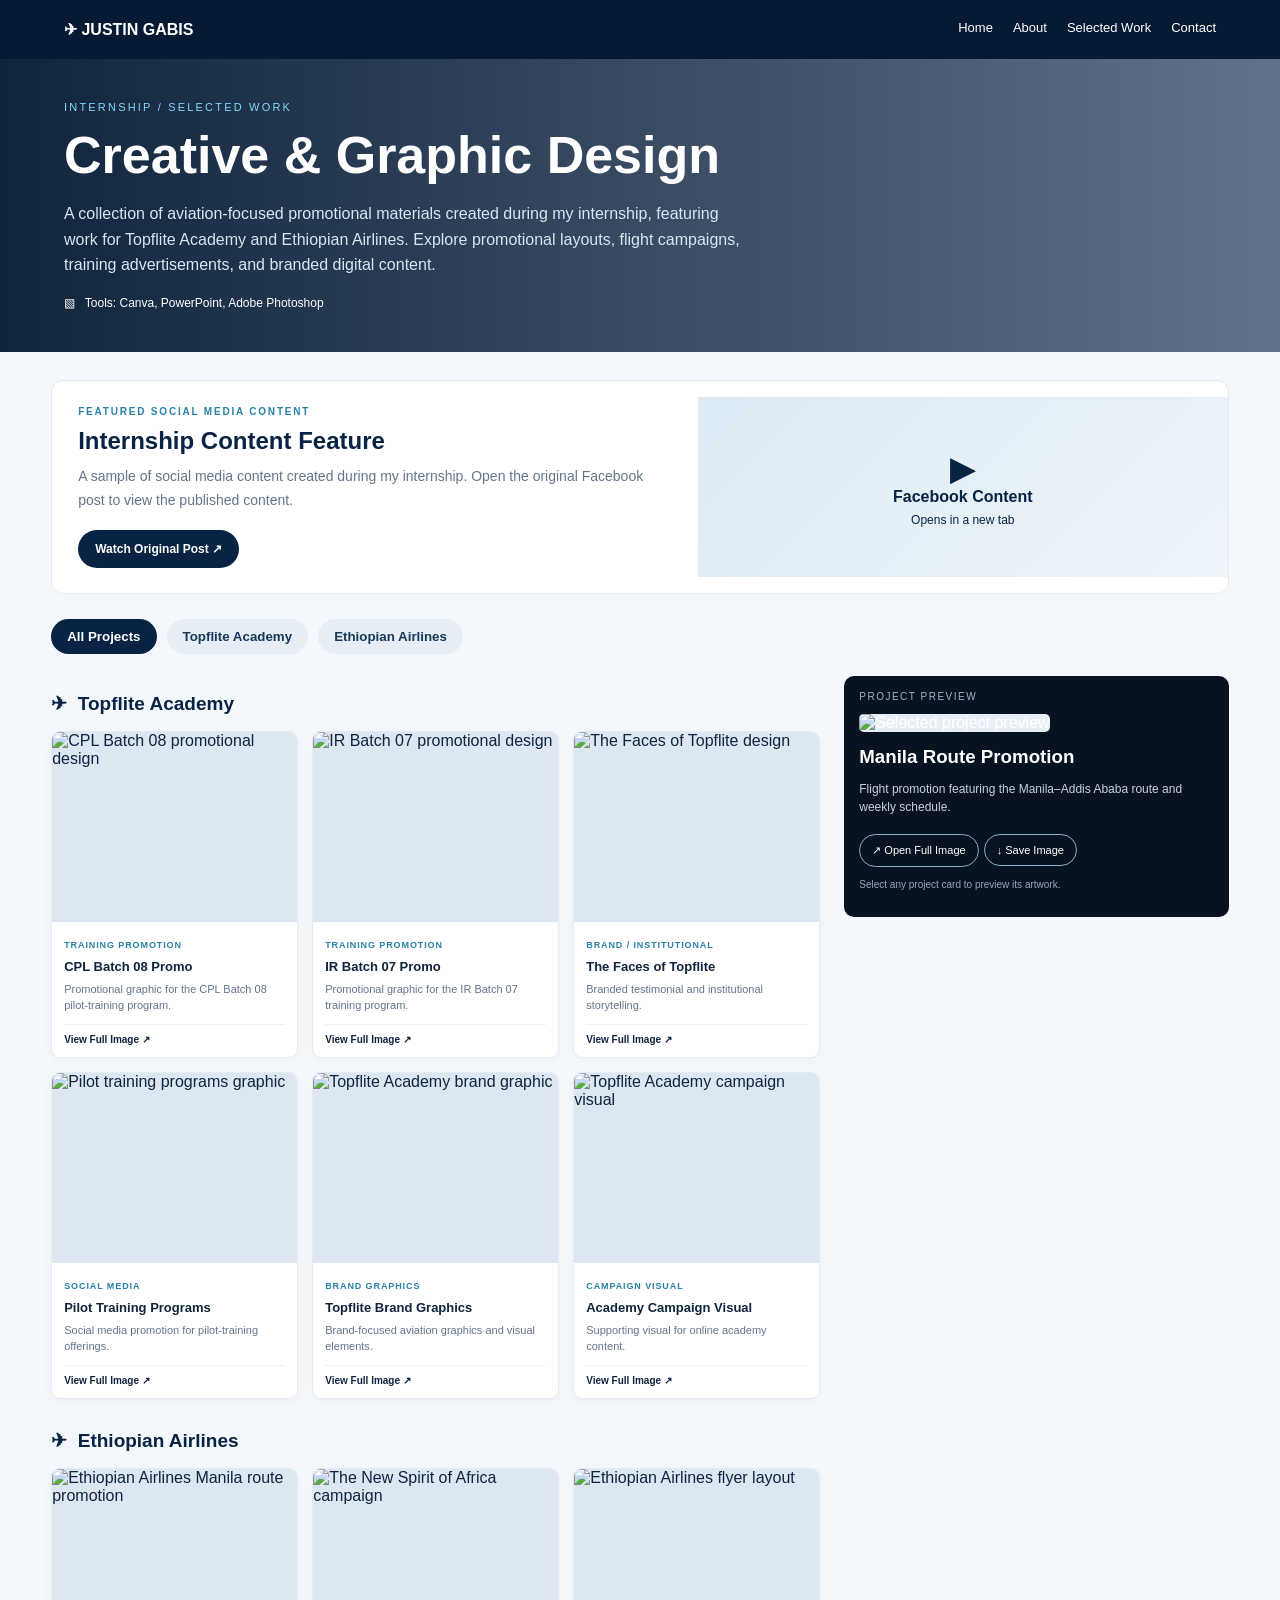
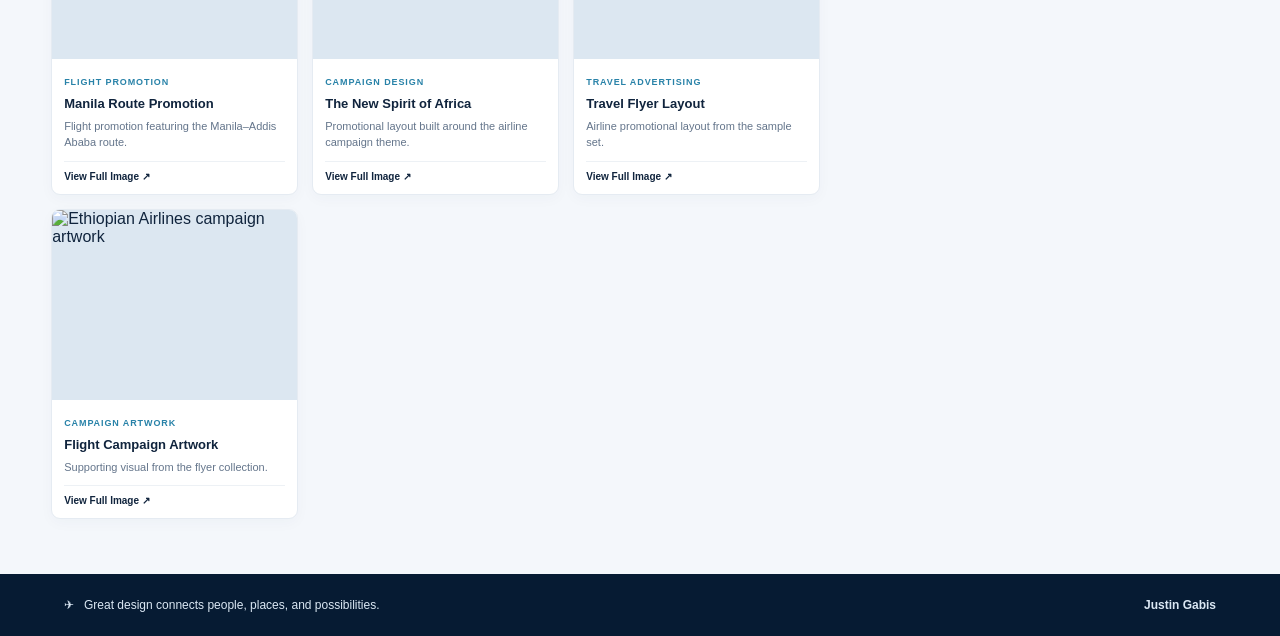
==== creative-gallery.html @ b8a5cf13 "Add files via upload Add creative gallery page" ====
<!doctype html><html lang="en"><head><meta charset="utf-8"><meta name="viewport" content="width=device-width,initial-scale=1"><title>Creative & Graphic Design | Justin Gabis</title><style>
:root{--navy:#082344;--blue:#2f9bc2;--ink:#10243d;--muted:#64758b;--paper:#f4f7fb}*{box-sizing:border-box}body{margin:0;font-family:Arial,sans-serif;background:var(--paper);color:var(--ink)}a{color:inherit;text-decoration:none}.top{background:#061b33;color:white;padding:20px 5%;display:flex;justify-content:space-between}.top nav{display:flex;gap:20px;font-size:13px}.hero{padding:42px 5%;color:white;background:linear-gradient(90deg,#061b33f5,#082344a0),url("https://images.unsplash.com/photo-1436491865332-7a61a109cc05?auto=format&fit=crop&w=1600&q=80") center/cover}.k{font-size:11px;letter-spacing:.2em;color:#83dafa}.hero h1{font-size:clamp(32px,5vw,52px);margin:12px 0}.hero p{max-width:680px;line-height:1.6;color:#d9e5f1}.tools{font-size:12px;margin-top:18px}main{padding:25px 4%;max-width:1500px;margin:auto}.filters{display:flex;gap:10px;margin-bottom:22px;flex-wrap:wrap}.filters button{border:0;border-radius:25px;padding:10px 16px;background:#e6edf5;color:#173858;font-weight:bold;cursor:pointer}.filters button.active{background:var(--navy);color:white}.layout{display:grid;grid-template-columns:1.6fr .8fr;gap:24px}.group{margin-bottom:30px}.group h2{font-size:19px;color:var(--navy)}.cards{display:grid;grid-template-columns:repeat(3,minmax(0,1fr));gap:14px}.card{background:white;border:1px solid #e5ebf2;border-radius:9px;overflow:hidden;box-shadow:0 4px 14px #12365a08;cursor:pointer}.card img{width:100%;height:190px;object-fit:cover;display:block;background:#dce7f1}.info{padding:12px}.tag{font-size:9px;color:#2882a8;font-weight:bold;letter-spacing:.1em;text-transform:uppercase}.info h3{font-size:13px;margin:7px 0}.info p{font-size:11px;line-height:1.5;color:var(--muted);margin:0 0 10px}.view{font-size:10px;font-weight:bold;border-top:1px solid #edf1f5;padding-top:9px}.preview{position:sticky;top:15px;align-self:start;background:#071321;color:white;border-radius:10px;padding:15px}.preview img{width:100%;max-height:530px;object-fit:contain;background:#e7eef5;border-radius:5px}.preview h3{margin:14px 0 5px}.preview p{font-size:12px;line-height:1.5;color:#c5d3df}.preview button,.preview a{display:inline-block;border:1px solid #8baec5;border-radius:20px;padding:9px 12px;background:transparent;color:white;font-size:11px;cursor:pointer;margin:6px 5px 0 0}.footer{background:#061b33;color:#dbe8f4;padding:24px 5%;display:flex;justify-content:space-between;font-size:12px}.lightbox{display:none;position:fixed;inset:0;background:#020b14ed;z-index:20;align-items:center;justify-content:center;padding:25px}.lightbox.open{display:flex}.lightbox img{max-width:90vw;max-height:88vh;object-fit:contain}.lightbox button{position:absolute;top:18px;right:18px;background:#071321;color:white;border:1px solid #fff7;border-radius:20px;padding:10px;cursor:pointer}@media(max-width:950px){.layout{grid-template-columns:1fr}.preview{position:static;max-width:680px;width:100%;margin:auto}.cards{grid-template-columns:repeat(3,minmax(0,1fr))}}@media(max-width:650px){.cards{grid-template-columns:repeat(2,minmax(0,1fr));gap:9px}.card img{height:145px}.top nav{gap:10px}.hero{padding:32px 5%}.info{padding:9px}.info p{font-size:10px}}
</style></head><body><header class="top"><a href="index.html"><b>✈ JUSTIN GABIS</b></a><nav><a href="index.html#home">Home</a><a href="index.html#about">About</a><a href="index.html#work">Selected Work</a><a href="index.html#contact">Contact</a></nav></header><section class="hero"><div class="k">INTERNSHIP / SELECTED WORK</div><h1>Creative &amp; Graphic Design</h1><p>A collection of aviation-focused promotional materials created during my internship, featuring work for Topflite Academy and Ethiopian Airlines. Explore promotional layouts, flight campaigns, training advertisements, and branded digital content.</p><div class="tools">▧ &nbsp; Tools: Canva, PowerPoint, Adobe Photoshop</div></section><section class="featured-social" style="margin:28px auto 0;max-width:1500px;padding:0 4%;">
<div style="display:grid;grid-template-columns:minmax(0,1fr) minmax(260px,.85fr);gap:22px;align-items:center;background:#fff;border:1px solid #e2eaf2;border-radius:12px;overflow:hidden;">
<div style="padding:25px 26px;">
<div style="font-size:10px;letter-spacing:.18em;color:#2882a8;font-weight:bold;">FEATURED SOCIAL MEDIA CONTENT</div>
<h2 style="color:#082344;margin:10px 0;">Internship Content Feature</h2>
<p style="color:#64758b;font-size:14px;line-height:1.7;margin:0 0 18px;">A sample of social media content created during my internship. Open the original Facebook post to view the published content.</p>
<a href="https://www.facebook.com/share/v/1CZPiYW5td/?mibextid=wwXIfr" target="_blank" rel="noopener noreferrer" style="display:inline-block;background:#082344;color:white;border-radius:24px;padding:12px 17px;font-size:12px;font-weight:bold;">Watch Original Post ↗</a>
</div>
<div style="background:linear-gradient(135deg,#dceaf5,#eef4f8);padding:28px;min-height:180px;display:flex;align-items:center;justify-content:center;text-align:center;color:#082344;">
<div><div style="font-size:34px;">▶</div><strong>Facebook Content</strong><div style="font-size:12px;margin-top:7px;">Opens in a new tab</div></div>
</div>
</div></section>
<style>@media(max-width:650px){.featured-social>div{grid-template-columns:1fr!important}.featured-social>div>div:last-child{min-height:120px!important}}</style>
<main><div class="filters"><button class="active" data-filter="all">All Projects</button><button data-filter="topflite">Topflite Academy</button><button data-filter="ethiopian">Ethiopian Airlines</button></div><div class="layout"><div>
<section class="group" data-group="topflite"><h2>✈ &nbsp;Topflite Academy</h2><div class="cards">
<article class="card" data-brand="topflite" data-title="CPL Batch 08 Promo" data-desc="Promotional graphic for the CPL Batch 08 pilot-training program."><img src="assets/IMG_0448.png" alt="CPL Batch 08 promotional design"><div class="info"><span class="tag">Training Promotion</span><h3>CPL Batch 08 Promo</h3><p>Promotional graphic for the CPL Batch 08 pilot-training program.</p><div class="view">View Full Image ↗</div></div></article>
<article class="card" data-brand="topflite" data-title="IR Batch 07 Promo" data-desc="Promotional graphic for the IR Batch 07 training program."><img src="assets/IMG_0440.png" alt="IR Batch 07 promotional design"><div class="info"><span class="tag">Training Promotion</span><h3>IR Batch 07 Promo</h3><p>Promotional graphic for the IR Batch 07 training program.</p><div class="view">View Full Image ↗</div></div></article>
<article class="card" data-brand="topflite" data-title="The Faces of Topflite" data-desc="Branded testimonial and institutional storytelling layout."><img src="assets/IMG_0447.png" alt="The Faces of Topflite design"><div class="info"><span class="tag">Brand / Institutional</span><h3>The Faces of Topflite</h3><p>Branded testimonial and institutional storytelling.</p><div class="view">View Full Image ↗</div></div></article>
<article class="card" data-brand="topflite" data-title="Pilot Training Programs" data-desc="Social media promotion for pilot-training offerings."><img src="assets/IMG_0453.png" alt="Pilot training programs graphic"><div class="info"><span class="tag">Social Media</span><h3>Pilot Training Programs</h3><p>Social media promotion for pilot-training offerings.</p><div class="view">View Full Image ↗</div></div></article>
<article class="card" data-brand="topflite" data-title="Topflite Brand Graphics" data-desc="Brand-focused aviation graphics and visual elements."><img src="assets/IMG_0450.png" alt="Topflite Academy brand graphic"><div class="info"><span class="tag">Brand Graphics</span><h3>Topflite Brand Graphics</h3><p>Brand-focused aviation graphics and visual elements.</p><div class="view">View Full Image ↗</div></div></article>
<article class="card" data-brand="topflite" data-title="Academy Campaign Visual" data-desc="Supporting visual created for Topflite Academy online content."><img src="assets/IMG_0449.png" alt="Topflite Academy campaign visual"><div class="info"><span class="tag">Campaign Visual</span><h3>Academy Campaign Visual</h3><p>Supporting visual for online academy content.</p><div class="view">View Full Image ↗</div></div></article>
</div></section>
<section class="group" data-group="ethiopian"><h2>✈ &nbsp;Ethiopian Airlines</h2><div class="cards">
<article class="card" data-brand="ethiopian" data-title="Manila Route Promotion" data-desc="Flight promotion featuring the Manila–Addis Ababa route and weekly schedule."><img src="assets/IMG_0439.png" alt="Ethiopian Airlines Manila route promotion"><div class="info"><span class="tag">Flight Promotion</span><h3>Manila Route Promotion</h3><p>Flight promotion featuring the Manila–Addis Ababa route.</p><div class="view">View Full Image ↗</div></div></article>
<article class="card" data-brand="ethiopian" data-title="The New Spirit of Africa" data-desc="Campaign layout promoting Ethiopian Airlines and its flight connection from Manila."><img src="assets/IMG_0451.png" alt="The New Spirit of Africa campaign"><div class="info"><span class="tag">Campaign Design</span><h3>The New Spirit of Africa</h3><p>Promotional layout built around the airline campaign theme.</p><div class="view">View Full Image ↗</div></div></article>
<article class="card" data-brand="ethiopian" data-title="Travel Flyer Layout" data-desc="Additional airline flyer artwork from the internship sample set."><img src="assets/IMG_0446.png" alt="Ethiopian Airlines flyer layout"><div class="info"><span class="tag">Travel Advertising</span><h3>Travel Flyer Layout</h3><p>Airline promotional layout from the sample set.</p><div class="view">View Full Image ↗</div></div></article>
<article class="card" data-brand="ethiopian" data-title="Flight Campaign Artwork" data-desc="Supporting airline campaign artwork from the internship samples."><img src="assets/IMG_0454.png" alt="Ethiopian Airlines campaign artwork"><div class="info"><span class="tag">Campaign Artwork</span><h3>Flight Campaign Artwork</h3><p>Supporting visual from the flyer collection.</p><div class="view">View Full Image ↗</div></div></article>
</div></section></div><aside class="preview"><div style="font-size:10px;letter-spacing:.15em;color:#9fb4c7;margin-bottom:12px">PROJECT PREVIEW</div><img id="pimg" src="assets/IMG_0439.png" alt="Selected project preview"><h3 id="ptitle">Manila Route Promotion</h3><p id="pdesc">Flight promotion featuring the Manila–Addis Ababa route and weekly schedule.</p><button id="open">↗ Open Full Image</button><a id="save" href="assets/IMG_0439.png" download>↓ Save Image</a><p style="font-size:10px;color:#92a8bb">Select any project card to preview its artwork.</p></aside></div></main><footer class="footer"><span>✈ &nbsp; Great design connects people, places, and possibilities.</span><b>Justin Gabis</b></footer><div class="lightbox" id="lb"><button id="close">✕ Close</button><img id="lbimg" src="" alt="Full-size artwork"></div>
<script>
const cards=[...document.querySelectorAll('.card')],groups=[...document.querySelectorAll('.group')],buttons=[...document.querySelectorAll('[data-filter]')];let selected=cards[0];function pick(c){selected=c;document.getElementById('pimg').src=c.querySelector('img').src;document.getElementById('ptitle').textContent=c.dataset.title;document.getElementById('pdesc').textContent=c.dataset.desc;let a=document.getElementById('save');a.href=c.querySelector('img').getAttribute('src');a.download=a.href.split('/').pop()}cards.forEach(c=>c.addEventListener('click',()=>pick(c)));buttons.forEach(b=>b.addEventListener('click',()=>{buttons.forEach(x=>x.classList.toggle('active',x===b));let f=b.dataset.filter;cards.forEach(c=>c.style.display=f==='all'||c.dataset.brand===f?'':'none');groups.forEach(g=>g.style.display=f==='all'||g.dataset.group===f?'':'none');pick(cards.find(c=>c.style.display!=='none'))}));const lb=document.getElementById('lb');document.getElementById('open').onclick=()=>{document.getElementById('lbimg').src=selected.querySelector('img').src;lb.classList.add('open')};document.getElementById('close').onclick=()=>lb.classList.remove('open');lb.onclick=e=>{if(e.target===lb)lb.classList.remove('open')};document.addEventListener('keydown',e=>{if(e.key==='Escape')lb.classList.remove('open')});
</script></body></html>
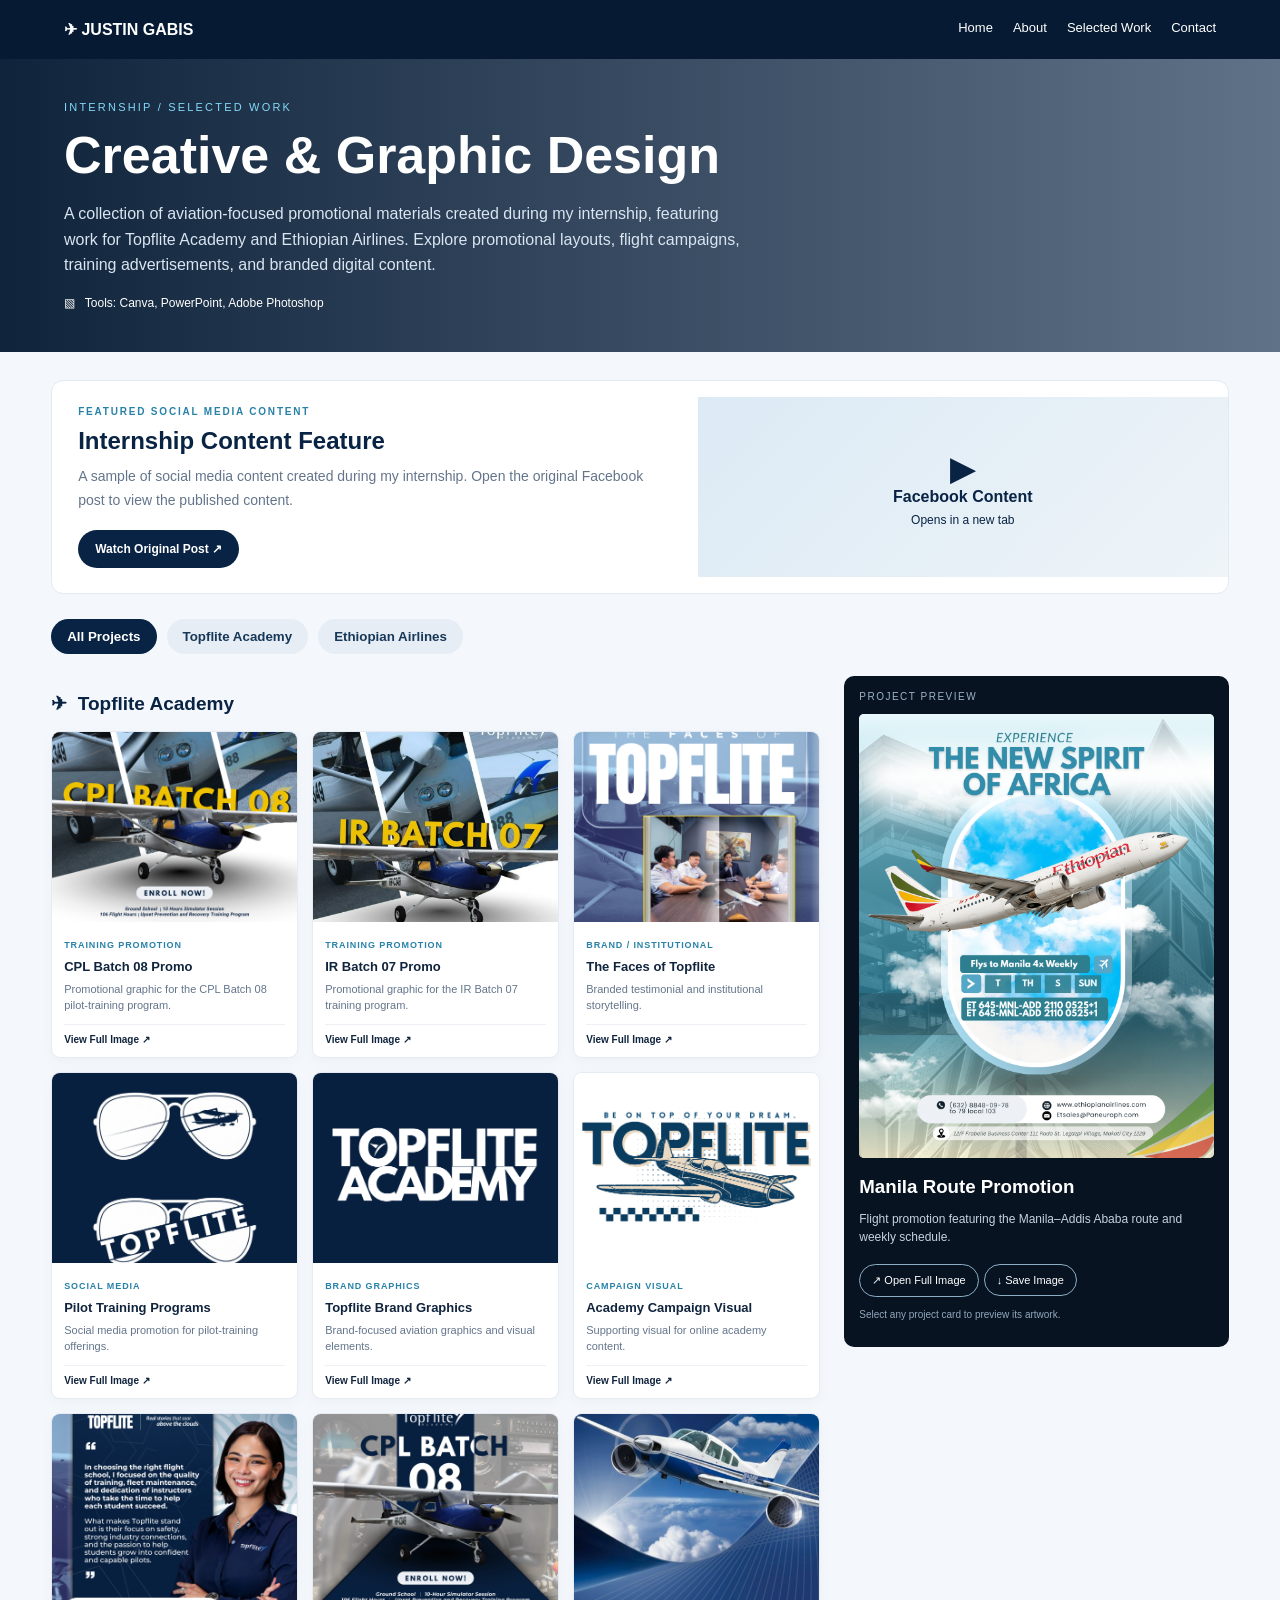
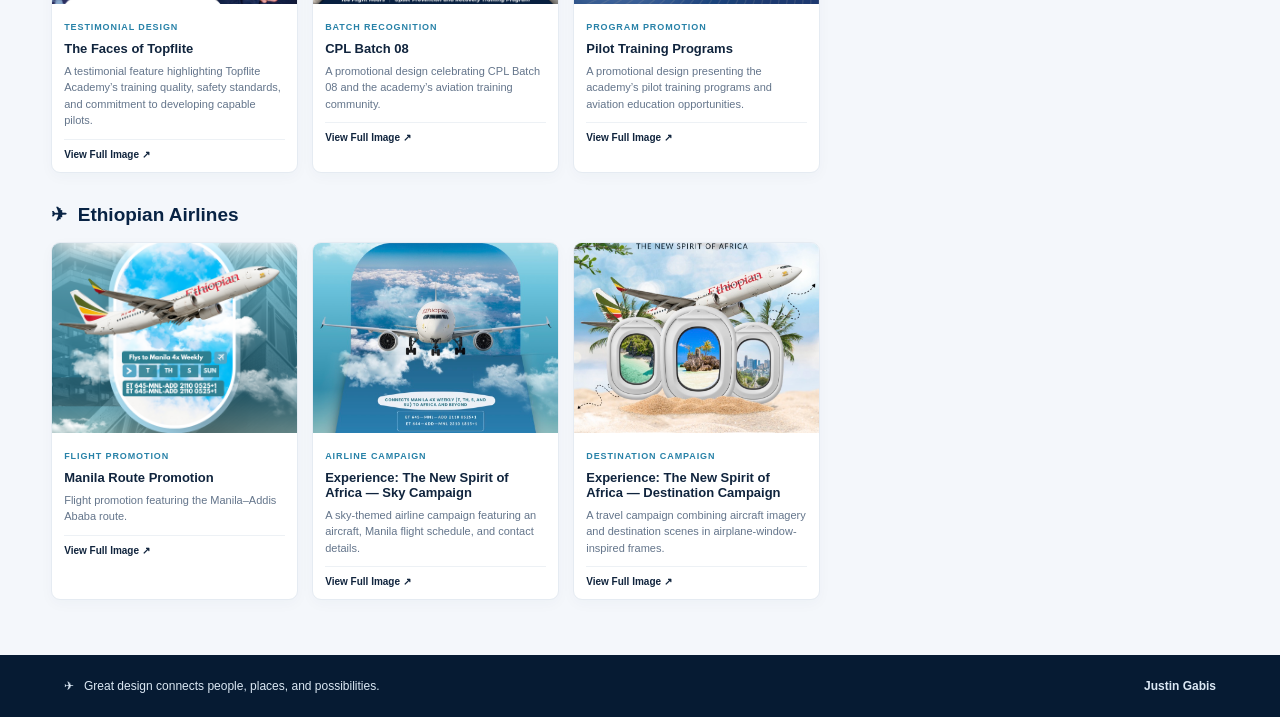
==== commit d1ba294d: "Update creative-gallery.html" ====
--- a/creative-gallery.html
+++ b/creative-gallery.html
@@ -21,13 +21,60 @@
 <article class="card" data-brand="topflite" data-title="Pilot Training Programs" data-desc="Social media promotion for pilot-training offerings."><img src="assets/IMG_0453.png" alt="Pilot training programs graphic"><div class="info"><span class="tag">Social Media</span><h3>Pilot Training Programs</h3><p>Social media promotion for pilot-training offerings.</p><div class="view">View Full Image ↗</div></div></article>
 <article class="card" data-brand="topflite" data-title="Topflite Brand Graphics" data-desc="Brand-focused aviation graphics and visual elements."><img src="assets/IMG_0450.png" alt="Topflite Academy brand graphic"><div class="info"><span class="tag">Brand Graphics</span><h3>Topflite Brand Graphics</h3><p>Brand-focused aviation graphics and visual elements.</p><div class="view">View Full Image ↗</div></div></article>
 <article class="card" data-brand="topflite" data-title="Academy Campaign Visual" data-desc="Supporting visual created for Topflite Academy online content."><img src="assets/IMG_0449.png" alt="Topflite Academy campaign visual"><div class="info"><span class="tag">Campaign Visual</span><h3>Academy Campaign Visual</h3><p>Supporting visual for online academy content.</p><div class="view">View Full Image ↗</div></div></article>
+
+<article class="card" data-brand="topflite" data-title="The Faces of Topflite — Capt. Jan Pauline Palomique" data-desc="A testimonial feature highlighting Capt. Jan Pauline Palomique, Chief Marketing Officer, sharing her perspective on Topflite Academy’s training quality, safety standards, industry connections, and commitment to developing confident and capable pilots.">
+  <img src="assets/IMG_0451.png" alt="The Faces of Topflite testimonial featuring Capt. Jan Pauline Palomique">
+  <div class="info">
+    <span class="tag">Testimonial Design</span>
+    <h3>The Faces of Topflite</h3>
+    <p>A testimonial feature highlighting Topflite Academy’s training quality, safety standards, and commitment to developing capable pilots.</p>
+    <div class="view">View Full Image ↗</div>
+  </div>
+</article>
+
+<article class="card" data-brand="topflite" data-title="CPL Batch 08" data-desc="A promotional design celebrating CPL Batch 08 and highlighting the academy’s aviation training community and aspiring professional pilots.">
+  <img src="assets/IMG_0446.png" alt="Topflite Academy CPL Batch 08 design">
+  <div class="info">
+    <span class="tag">Batch Recognition</span>
+    <h3>CPL Batch 08</h3>
+    <p>A promotional design celebrating CPL Batch 08 and the academy’s aviation training community.</p>
+    <div class="view">View Full Image ↗</div>
+  </div>
+</article>
+
+<article class="card" data-brand="topflite" data-title="Pilot Training Programs" data-desc="An informational promotional design showcasing Topflite Academy’s pilot training programs and aviation education opportunities.">
+  <img src="assets/IMG_0454.png" alt="Topflite Academy Pilot Training Programs design">
+  <div class="info">
+    <span class="tag">Program Promotion</span>
+    <h3>Pilot Training Programs</h3>
+    <p>A promotional design presenting the academy’s pilot training programs and aviation education opportunities.</p>
+    <div class="view">View Full Image ↗</div>
+  </div>
+</article>
 </div></section>
 <section class="group" data-group="ethiopian"><h2>✈ &nbsp;Ethiopian Airlines</h2><div class="cards">
 <article class="card" data-brand="ethiopian" data-title="Manila Route Promotion" data-desc="Flight promotion featuring the Manila–Addis Ababa route and weekly schedule."><img src="assets/IMG_0439.png" alt="Ethiopian Airlines Manila route promotion"><div class="info"><span class="tag">Flight Promotion</span><h3>Manila Route Promotion</h3><p>Flight promotion featuring the Manila–Addis Ababa route.</p><div class="view">View Full Image ↗</div></div></article>
-<article class="card" data-brand="ethiopian" data-title="The New Spirit of Africa" data-desc="Campaign layout promoting Ethiopian Airlines and its flight connection from Manila."><img src="assets/IMG_0451.png" alt="The New Spirit of Africa campaign"><div class="info"><span class="tag">Campaign Design</span><h3>The New Spirit of Africa</h3><p>Promotional layout built around the airline campaign theme.</p><div class="view">View Full Image ↗</div></div></article>
-<article class="card" data-brand="ethiopian" data-title="Travel Flyer Layout" data-desc="Additional airline flyer artwork from the internship sample set."><img src="assets/IMG_0446.png" alt="Ethiopian Airlines flyer layout"><div class="info"><span class="tag">Travel Advertising</span><h3>Travel Flyer Layout</h3><p>Airline promotional layout from the sample set.</p><div class="view">View Full Image ↗</div></div></article>
-<article class="card" data-brand="ethiopian" data-title="Flight Campaign Artwork" data-desc="Supporting airline campaign artwork from the internship samples."><img src="assets/IMG_0454.png" alt="Ethiopian Airlines campaign artwork"><div class="info"><span class="tag">Campaign Artwork</span><h3>Flight Campaign Artwork</h3><p>Supporting visual from the flyer collection.</p><div class="view">View Full Image ↗</div></div></article>
+
+<article class="card" data-brand="ethiopian" data-title="Experience: The New Spirit of Africa — Sky Campaign" data-desc="An airline promotional campaign featuring an Ethiopian Airlines aircraft above the clouds, with flight schedule and contact information for the Manila route.">
+  <img src="assets/IMG_0459.jpeg" alt="Ethiopian Airlines sky campaign featuring an aircraft above the clouds">
+  <div class="info">
+    <span class="tag">Airline Campaign</span>
+    <h3>Experience: The New Spirit of Africa — Sky Campaign</h3>
+    <p>A sky-themed airline campaign featuring an aircraft, Manila flight schedule, and contact details.</p>
+    <div class="view">View Full Image ↗</div>
+  </div>
+</article>
+
+<article class="card" data-brand="ethiopian" data-title="Experience: The New Spirit of Africa — Destination Campaign" data-desc="A destination-focused airline campaign combining aircraft imagery with beach and destination scenes framed in airplane-window-inspired layouts.">
+  <img src="assets/IMG_0460.jpeg" alt="Ethiopian Airlines destination campaign with aircraft and destination scenes">
+  <div class="info">
+    <span class="tag">Destination Campaign</span>
+    <h3>Experience: The New Spirit of Africa — Destination Campaign</h3>
+    <p>A travel campaign combining aircraft imagery and destination scenes in airplane-window-inspired frames.</p>
+    <div class="view">View Full Image ↗</div>
+  </div>
+</article>
 </div></section></div><aside class="preview"><div style="font-size:10px;letter-spacing:.15em;color:#9fb4c7;margin-bottom:12px">PROJECT PREVIEW</div><img id="pimg" src="assets/IMG_0439.png" alt="Selected project preview"><h3 id="ptitle">Manila Route Promotion</h3><p id="pdesc">Flight promotion featuring the Manila–Addis Ababa route and weekly schedule.</p><button id="open">↗ Open Full Image</button><a id="save" href="assets/IMG_0439.png" download>↓ Save Image</a><p style="font-size:10px;color:#92a8bb">Select any project card to preview its artwork.</p></aside></div></main><footer class="footer"><span>✈ &nbsp; Great design connects people, places, and possibilities.</span><b>Justin Gabis</b></footer><div class="lightbox" id="lb"><button id="close">✕ Close</button><img id="lbimg" src="" alt="Full-size artwork"></div>
 <script>
 const cards=[...document.querySelectorAll('.card')],groups=[...document.querySelectorAll('.group')],buttons=[...document.querySelectorAll('[data-filter]')];let selected=cards[0];function pick(c){selected=c;document.getElementById('pimg').src=c.querySelector('img').src;document.getElementById('ptitle').textContent=c.dataset.title;document.getElementById('pdesc').textContent=c.dataset.desc;let a=document.getElementById('save');a.href=c.querySelector('img').getAttribute('src');a.download=a.href.split('/').pop()}cards.forEach(c=>c.addEventListener('click',()=>pick(c)));buttons.forEach(b=>b.addEventListener('click',()=>{buttons.forEach(x=>x.classList.toggle('active',x===b));let f=b.dataset.filter;cards.forEach(c=>c.style.display=f==='all'||c.dataset.brand===f?'':'none');groups.forEach(g=>g.style.display=f==='all'||g.dataset.group===f?'':'none');pick(cards.find(c=>c.style.display!=='none'))}));const lb=document.getElementById('lb');document.getElementById('open').onclick=()=>{document.getElementById('lbimg').src=selected.querySelector('img').src;lb.classList.add('open')};document.getElementById('close').onclick=()=>lb.classList.remove('open');lb.onclick=e=>{if(e.target===lb)lb.classList.remove('open')};document.addEventListener('keydown',e=>{if(e.key==='Escape')lb.classList.remove('open')});
-</script></body></html>+</script></body></html>
